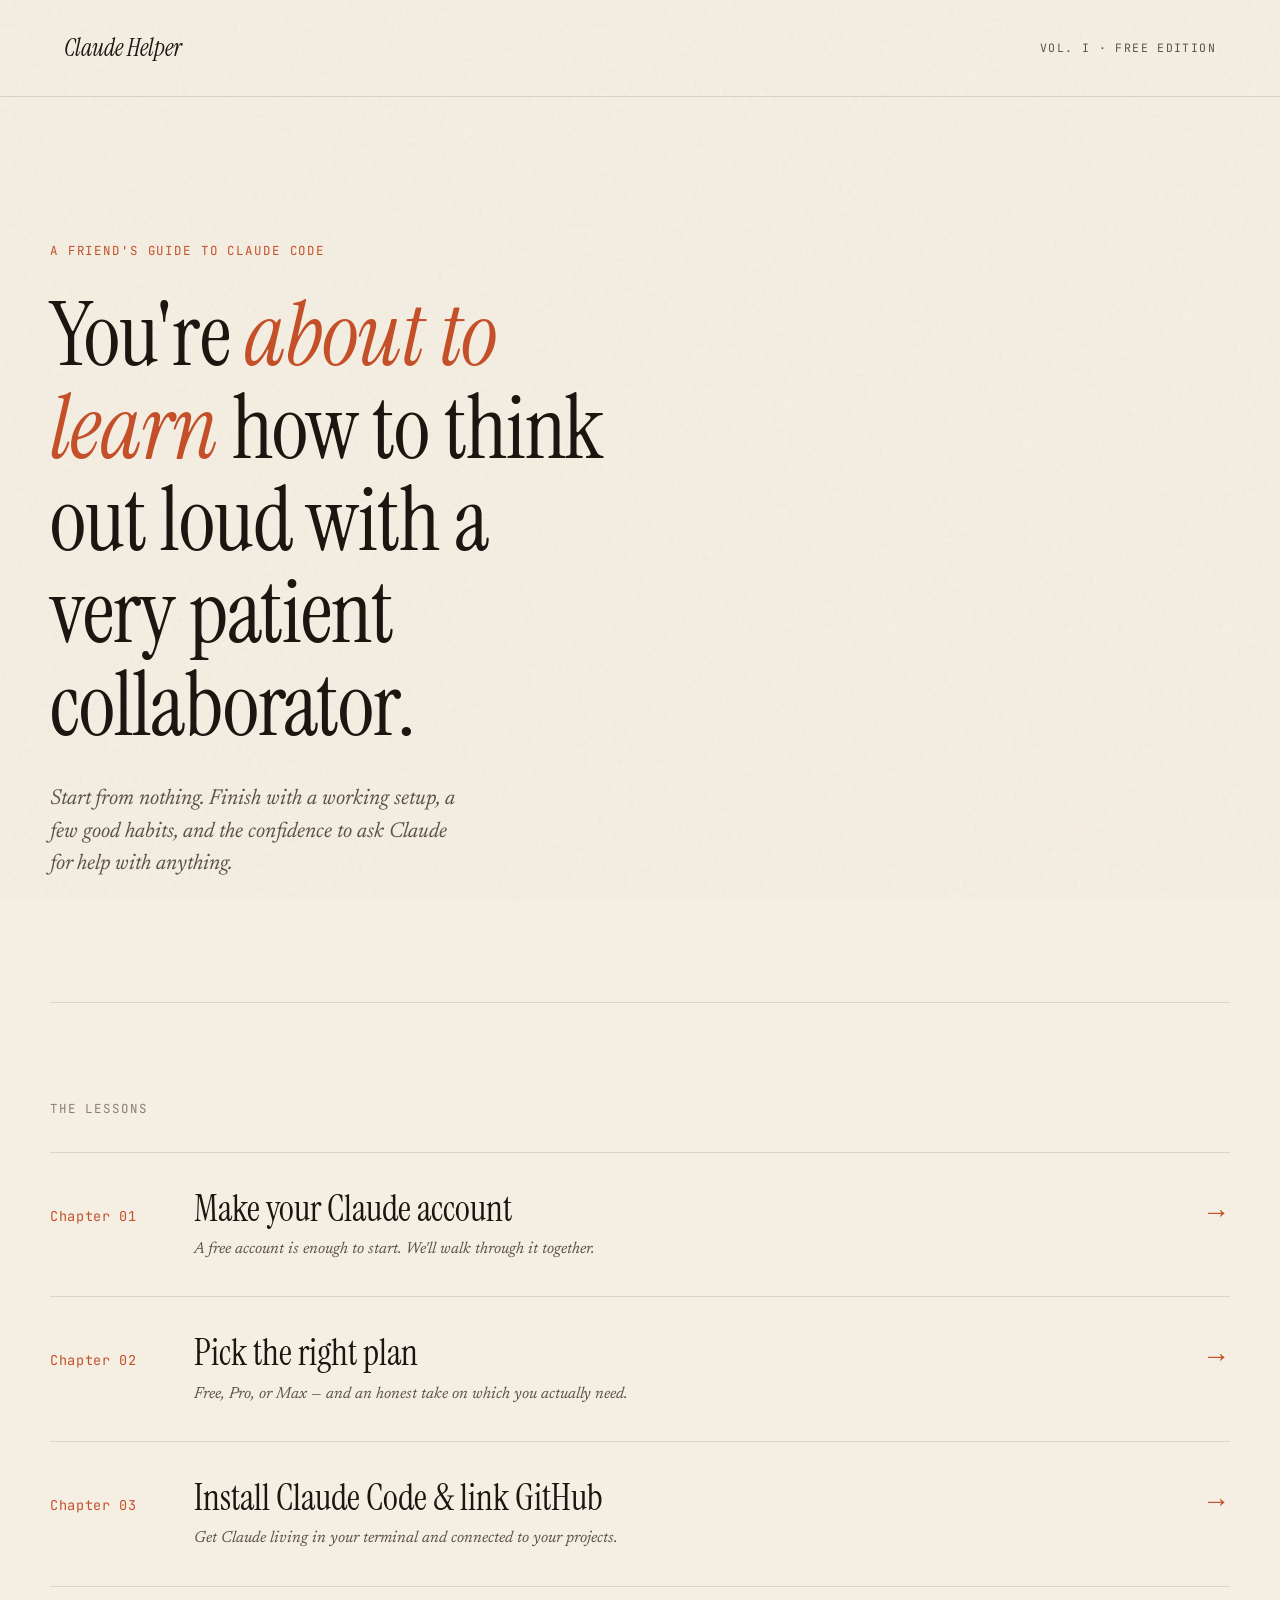
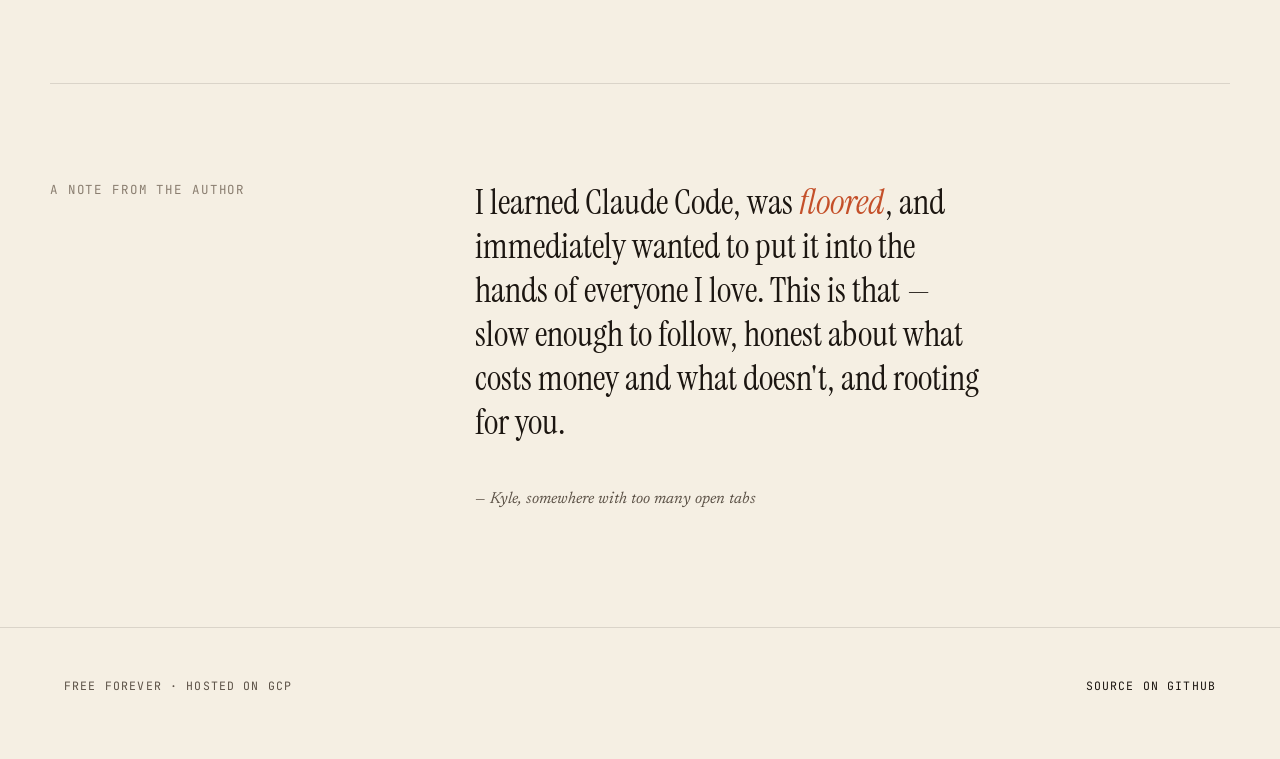
==== public/index.html @ e3119520 "Build MVP training site and deploy to Firebase Hosting Adds a 3-chapter beginner guide to Claude Cod" ====
<!DOCTYPE html>
<html lang="en">
<head>
  <meta charset="UTF-8">
  <meta name="viewport" content="width=device-width, initial-scale=1.0">
  <title>Claude Helper — a friend's guide to Claude Code</title>
  <meta name="description" content="A warm, free, beginner-friendly path from never-having-heard-of-Claude to building things with it. Made for friends, family, and anyone curious.">
  <meta name="theme-color" content="#F5EFE3">
  <link rel="preconnect" href="https://fonts.googleapis.com">
  <link rel="preconnect" href="https://fonts.gstatic.com" crossorigin>
  <link rel="stylesheet" href="styles.css">
</head>
<body>
  <header class="masthead">
    <div class="masthead-mark"><a href="/">Claude Helper</a></div>
    <div class="masthead-meta">Vol. I · Free Edition</div>
  </header>

  <section class="hero frame stagger">
    <div class="hero-eyebrow">A friend's guide to Claude Code</div>
    <h1>You're <em>about to learn</em> how to think out loud with a very patient collaborator.</h1>
    <p class="hero-sub">Start from nothing. Finish with a working setup, a few good habits, and the confidence to ask Claude for help with anything.</p>
  </section>

  <section class="chapters frame reveal">
    <div class="chapters-label">The Lessons</div>
    <ol class="chapter-list">
      <li>
        <a href="lessons/01-create-account.html" class="chapter-row">
          <div class="chapter-num">Chapter 01</div>
          <div>
            <div class="chapter-title">Make your Claude account</div>
            <span class="chapter-sub">A free account is enough to start. We'll walk through it together.</span>
          </div>
          <div class="chapter-arrow">→</div>
        </a>
      </li>
      <li>
        <a href="lessons/02-pick-subscription.html" class="chapter-row">
          <div class="chapter-num">Chapter 02</div>
          <div>
            <div class="chapter-title">Pick the right plan</div>
            <span class="chapter-sub">Free, Pro, or Max — and an honest take on which you actually need.</span>
          </div>
          <div class="chapter-arrow">→</div>
        </a>
      </li>
      <li>
        <a href="lessons/03-setup-claude-code.html" class="chapter-row">
          <div class="chapter-num">Chapter 03</div>
          <div>
            <div class="chapter-title">Install Claude Code &amp; link GitHub</div>
            <span class="chapter-sub">Get Claude living in your terminal and connected to your projects.</span>
          </div>
          <div class="chapter-arrow">→</div>
        </a>
      </li>
    </ol>
  </section>

  <section class="manifesto frame reveal">
    <div class="manifesto-grid">
      <div class="manifesto-label">A note from the author</div>
      <div>
        <p class="manifesto-text">I learned Claude Code, was <em>floored</em>, and immediately wanted to put it into the hands of everyone I love. This is that — slow enough to follow, honest about what costs money and what doesn't, and rooting for you.</p>
        <p class="manifesto-signature">— Kyle, somewhere with too many open tabs</p>
      </div>
    </div>
  </section>

  <footer class="colophon">
    <div>Free forever · Hosted on GCP</div>
    <div><a href="https://github.com/kylecurtin/claude-helper">Source on GitHub</a></div>
  </footer>

  <script src="script.js"></script>
</body>
</html>
---- public/styles.css ----
@import url('https://fonts.googleapis.com/css2?family=Instrument+Serif:ital@0;1&family=Newsreader:ital,opsz,wght@0,6..72,300..800;1,6..72,300..800&family=JetBrains+Mono:wght@400;500&display=swap');

:root {
  --paper: #F5EFE3;
  --paper-deep: #EBE3D2;
  --ink: #1C1611;
  --ink-soft: #5C5247;
  --ink-faint: #8A7E70;
  --terracotta: #C4502A;
  --terracotta-deep: #9A3D1F;
  --sage: #6B7A5A;
  --hairline: rgba(28, 22, 17, 0.12);
  --hairline-strong: rgba(28, 22, 17, 0.22);

  --font-display: 'Instrument Serif', Georgia, 'Times New Roman', serif;
  --font-body: 'Newsreader', Georgia, 'Times New Roman', serif;
  --font-mono: 'JetBrains Mono', ui-monospace, 'SF Mono', Menlo, monospace;

  --content-width: 680px;
  --wide-width: 1180px;
}

* { box-sizing: border-box; margin: 0; padding: 0; }

html { scroll-behavior: smooth; }

body {
  background: var(--paper);
  color: var(--ink);
  font-family: var(--font-body);
  font-size: 19px;
  line-height: 1.65;
  font-weight: 400;
  font-optical-sizing: auto;
  text-rendering: optimizeLegibility;
  -webkit-font-smoothing: antialiased;
  -moz-osx-font-smoothing: grayscale;
  position: relative;
  min-height: 100vh;
  overflow-x: hidden;
}

body::before {
  content: '';
  position: fixed; inset: 0;
  pointer-events: none;
  opacity: 0.07;
  z-index: 1;
  background-image: url("data:image/svg+xml;utf8,<svg viewBox='0 0 200 200' xmlns='http://www.w3.org/2000/svg'><filter id='n'><feTurbulence type='fractalNoise' baseFrequency='0.9' numOctaves='2' stitchTiles='stitch'/></filter><rect width='100%' height='100%' filter='url(%23n)'/></svg>");
  mix-blend-mode: multiply;
}

main, header, footer, nav, section, article { position: relative; z-index: 2; }

h1, h2, h3, h4 {
  font-family: var(--font-display);
  font-weight: 400;
  line-height: 1.05;
  letter-spacing: -0.01em;
  color: var(--ink);
}
h1 { font-size: clamp(3rem, 7vw, 5.5rem); }
h2 { font-size: clamp(1.75rem, 3.5vw, 2.4rem); }
h3 { font-size: clamp(1.3rem, 2.5vw, 1.6rem); }
em, i { font-style: italic; }

p { margin: 0 0 1.2em 0; }
.lesson-body p { max-width: 64ch; }
p.lead { font-size: 1.25rem; line-height: 1.55; color: var(--ink); }

a { color: var(--terracotta); text-decoration: none; border-bottom: 1px solid var(--terracotta); padding-bottom: 1px; transition: opacity 0.2s; }
a:hover { opacity: 0.65; }

.frame {
  max-width: var(--wide-width);
  margin: 0 auto;
  padding: 0 clamp(1.5rem, 5vw, 4rem);
}
.prose {
  max-width: var(--content-width);
  margin: 0 auto;
  padding: 0 clamp(1.5rem, 5vw, 2rem);
}

.masthead {
  display: flex; align-items: center; justify-content: space-between;
  padding: 1.75rem clamp(1.5rem, 5vw, 4rem);
  border-bottom: 1px solid var(--hairline);
}
.masthead-mark {
  font-family: var(--font-display);
  font-size: 1.5rem;
  font-style: italic;
  color: var(--ink);
}
.masthead-mark a { color: inherit; border: none; }
.masthead-mark a:hover { color: var(--terracotta); opacity: 1; }
.masthead-meta {
  font-family: var(--font-mono);
  font-size: 0.72rem;
  text-transform: uppercase;
  letter-spacing: 0.12em;
  color: var(--ink-soft);
}

.hero {
  padding: clamp(4rem, 12vw, 9rem) 0 clamp(3rem, 8vw, 6rem);
  border-bottom: 1px solid var(--hairline);
}
.hero-eyebrow {
  font-family: var(--font-mono);
  font-size: 0.78rem;
  text-transform: uppercase;
  letter-spacing: 0.15em;
  color: var(--terracotta);
  margin-bottom: 1.75rem;
}
.hero h1 {
  margin-bottom: 1.5rem;
  max-width: 14ch;
}
.hero h1 em { color: var(--terracotta); font-style: italic; }
.hero-sub {
  font-size: 1.35rem;
  line-height: 1.5;
  color: var(--ink-soft);
  max-width: 34ch;
  margin-top: 2rem;
  font-style: italic;
}

.chapters {
  padding: clamp(3rem, 8vw, 6rem) 0;
}
.chapters-label {
  font-family: var(--font-mono);
  font-size: 0.78rem;
  text-transform: uppercase;
  letter-spacing: 0.15em;
  color: var(--ink-faint);
  margin-bottom: 2rem;
}
.chapter-list { list-style: none; }
.chapter-row {
  display: grid;
  grid-template-columns: 7rem 1fr 3rem;
  gap: 2rem;
  align-items: baseline;
  padding: 2.25rem 0;
  border-top: 1px solid var(--hairline);
  transition: background 0.25s ease;
  color: inherit;
  border-bottom: none;
}
.chapter-list li:last-child .chapter-row { border-bottom: 1px solid var(--hairline); }
.chapter-row:hover { background: var(--paper-deep); padding-left: 1rem; padding-right: 1rem; margin-left: -1rem; margin-right: -1rem; }
.chapter-row { transition: background 0.25s ease, padding 0.25s ease, margin 0.25s ease; }
.chapter-num {
  font-family: var(--font-mono);
  font-size: 0.85rem;
  color: var(--terracotta);
  letter-spacing: 0.05em;
}
.chapter-title {
  font-family: var(--font-display);
  font-size: clamp(1.5rem, 3vw, 2.25rem);
  line-height: 1.1;
}
.chapter-sub {
  display: block;
  font-family: var(--font-body);
  font-size: 1rem;
  font-style: italic;
  color: var(--ink-soft);
  margin-top: 0.6rem;
  line-height: 1.4;
}
.chapter-arrow {
  font-family: var(--font-display);
  font-size: 1.75rem;
  color: var(--terracotta);
  transition: transform 0.3s ease;
  justify-self: end;
}
.chapter-row:hover .chapter-arrow { transform: translateX(6px); }

.lesson {
  padding: clamp(3rem, 8vw, 5.5rem) 0 clamp(4rem, 10vw, 7rem);
}
.lesson-header {
  margin-bottom: 3.5rem;
  padding-bottom: 2.5rem;
  border-bottom: 1px solid var(--hairline);
}
.lesson-stamp {
  display: inline-block;
  font-family: var(--font-mono);
  font-size: 0.7rem;
  text-transform: uppercase;
  letter-spacing: 0.18em;
  color: var(--terracotta);
  border: 1px solid var(--terracotta);
  padding: 0.45rem 0.9rem;
  transform: rotate(-1.5deg);
  margin-bottom: 2rem;
}
.lesson-title {
  font-size: clamp(2.5rem, 6vw, 4.25rem);
  line-height: 1;
  margin-bottom: 1.5rem;
}
.lesson-title em { color: var(--terracotta); font-style: italic; }
.lesson-meta {
  font-family: var(--font-mono);
  font-size: 0.72rem;
  text-transform: uppercase;
  letter-spacing: 0.12em;
  color: var(--ink-soft);
  display: flex; gap: 1.5rem; flex-wrap: wrap;
  margin-top: 1.5rem;
}

.lesson-body h2 {
  margin-top: 3rem;
  margin-bottom: 1rem;
}
.lesson-body h2::before {
  content: '§ ';
  color: var(--terracotta);
  font-style: italic;
}
.lesson-body h3 {
  margin-top: 2rem;
  margin-bottom: 0.75rem;
}

.lesson-body > p.intro::first-letter {
  font-family: var(--font-display);
  font-size: 4.5rem;
  float: left;
  line-height: 0.85;
  margin: 0.2rem 0.55rem 0 0;
  color: var(--terracotta);
}

.lesson-body ol, .lesson-body ul {
  padding-left: 1.5rem;
  margin-bottom: 1.2em;
  max-width: 64ch;
}
.lesson-body li { margin-bottom: 0.5em; }
.lesson-body ol { list-style: decimal; }
.lesson-body ol li::marker { color: var(--terracotta); font-family: var(--font-mono); font-size: 0.85em; }

code {
  font-family: var(--font-mono);
  font-size: 0.85em;
  background: var(--paper-deep);
  padding: 0.15em 0.4em;
  border-radius: 2px;
  color: var(--ink);
  border: 1px solid var(--hairline);
}
pre {
  font-family: var(--font-mono);
  font-size: 0.85rem;
  background: var(--ink);
  color: var(--paper);
  padding: 1.25rem 1.5rem;
  margin: 1.5rem 0;
  overflow-x: auto;
  line-height: 1.55;
  border-radius: 2px;
  max-width: 64ch;
}
pre code { background: none; padding: 0; color: inherit; border: none; font-size: inherit; }

.aside {
  border-left: 2px solid var(--terracotta);
  padding: 0.5rem 0 0.5rem 1.5rem;
  margin: 2rem 0;
  font-style: italic;
  color: var(--ink-soft);
  font-size: 1.05rem;
  max-width: 60ch;
}
.aside strong { font-style: normal; color: var(--ink); font-weight: 500; }
.aside em { font-style: italic; color: var(--ink); }

.note {
  background: var(--paper-deep);
  border: 1px solid var(--hairline-strong);
  padding: 1.25rem 1.5rem;
  margin: 2rem 0;
  font-size: 0.98rem;
  max-width: 60ch;
}
.note-label {
  font-family: var(--font-mono);
  font-size: 0.7rem;
  text-transform: uppercase;
  letter-spacing: 0.15em;
  color: var(--terracotta);
  display: block;
  margin-bottom: 0.5rem;
}

.lesson-nav {
  margin-top: 5rem;
  padding-top: 2rem;
  border-top: 1px solid var(--hairline);
  display: flex;
  justify-content: space-between;
  gap: 1.5rem;
  font-family: var(--font-body);
  font-size: 1rem;
}
.lesson-nav a {
  color: var(--ink); border: none;
  display: block;
  font-style: italic;
}
.lesson-nav a:hover { color: var(--terracotta); opacity: 1; }
.lesson-nav span {
  display: block;
  text-transform: uppercase;
  letter-spacing: 0.12em;
  font-size: 0.68rem;
  color: var(--ink-faint);
  margin-bottom: 0.35rem;
  font-style: normal;
  font-family: var(--font-mono);
}
.lesson-nav .next { text-align: right; }

.manifesto {
  padding: clamp(3rem, 8vw, 6rem) 0;
  border-top: 1px solid var(--hairline);
}
.manifesto-grid {
  display: grid;
  grid-template-columns: 1fr 2fr;
  gap: 3rem;
  align-items: start;
}
@media (max-width: 720px) {
  .manifesto-grid { grid-template-columns: 1fr; gap: 1.25rem; }
}
.manifesto-label {
  font-family: var(--font-mono);
  font-size: 0.78rem;
  text-transform: uppercase;
  letter-spacing: 0.15em;
  color: var(--ink-faint);
}
.manifesto-text {
  font-family: var(--font-display);
  font-size: clamp(1.5rem, 2.8vw, 2.2rem);
  line-height: 1.25;
  color: var(--ink);
  max-width: 32ch;
}
.manifesto-text em { color: var(--terracotta); }
.manifesto-signature {
  margin-top: 2rem;
  font-style: italic;
  color: var(--ink-soft);
  font-size: 1rem;
}

.colophon {
  padding: 3rem clamp(1.5rem, 5vw, 4rem) 4rem;
  display: flex;
  justify-content: space-between;
  align-items: baseline;
  flex-wrap: wrap;
  gap: 1rem;
  font-family: var(--font-mono);
  font-size: 0.72rem;
  text-transform: uppercase;
  letter-spacing: 0.1em;
  color: var(--ink-soft);
  border-top: 1px solid var(--hairline);
}
.colophon a { color: var(--ink); border: none; }
.colophon a:hover { color: var(--terracotta); opacity: 1; }

.reveal {
  opacity: 0;
  transform: translateY(14px);
  transition: opacity 0.9s ease, transform 0.9s ease;
}
.reveal.in {
  opacity: 1;
  transform: translateY(0);
}

.stagger > * { opacity: 0; animation: rise 0.95s cubic-bezier(0.16, 1, 0.3, 1) forwards; }
.stagger > *:nth-child(1) { animation-delay: 0.05s; }
.stagger > *:nth-child(2) { animation-delay: 0.2s; }
.stagger > *:nth-child(3) { animation-delay: 0.4s; }
.stagger > *:nth-child(4) { animation-delay: 0.6s; }
@keyframes rise {
  from { opacity: 0; transform: translateY(22px); }
  to { opacity: 1; transform: translateY(0); }
}

@media (max-width: 640px) {
  body { font-size: 17px; }
  .chapter-row { grid-template-columns: 4.5rem 1fr; gap: 1rem; padding: 1.75rem 0; }
  .chapter-arrow { display: none; }
  .lesson-meta { flex-direction: column; gap: 0.5rem; }
  .lesson-body > p.intro::first-letter { font-size: 3.5rem; }
  .lesson-nav { flex-direction: column; }
  .lesson-nav .next { text-align: left; }
}
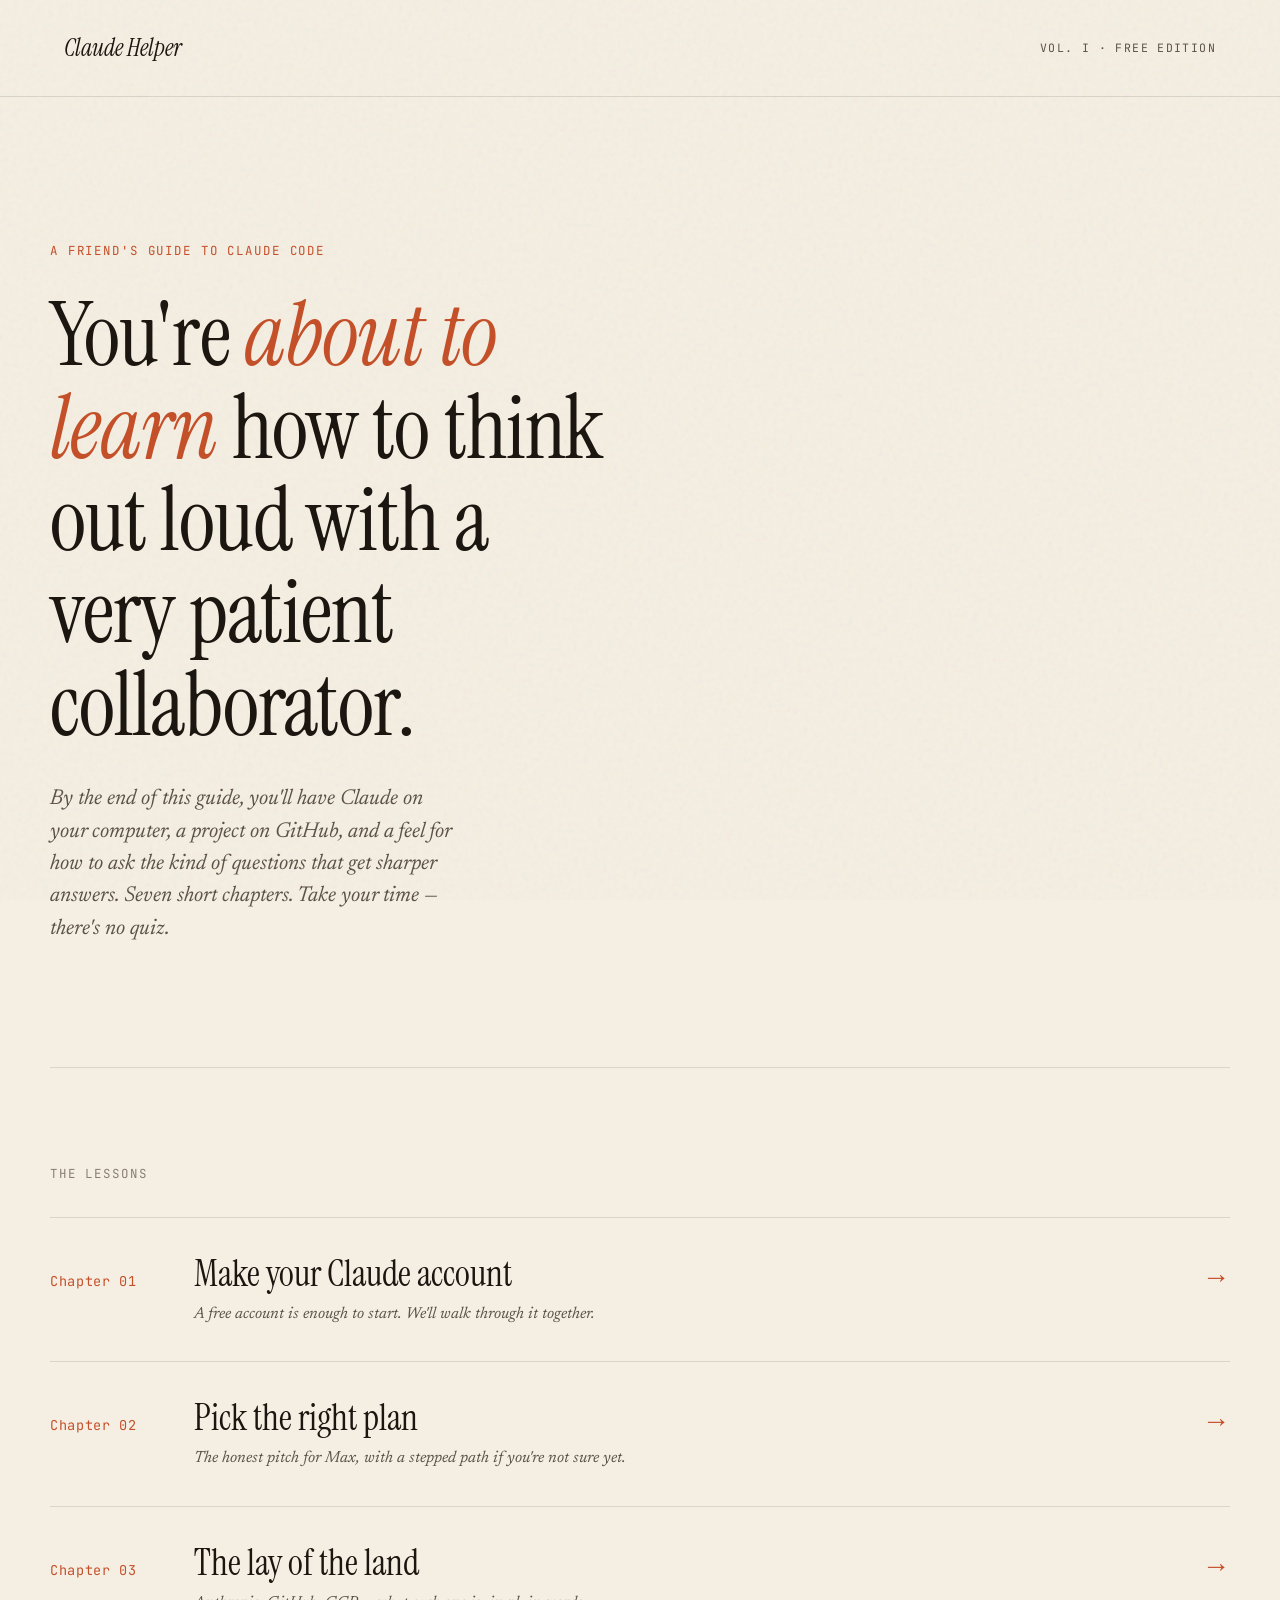
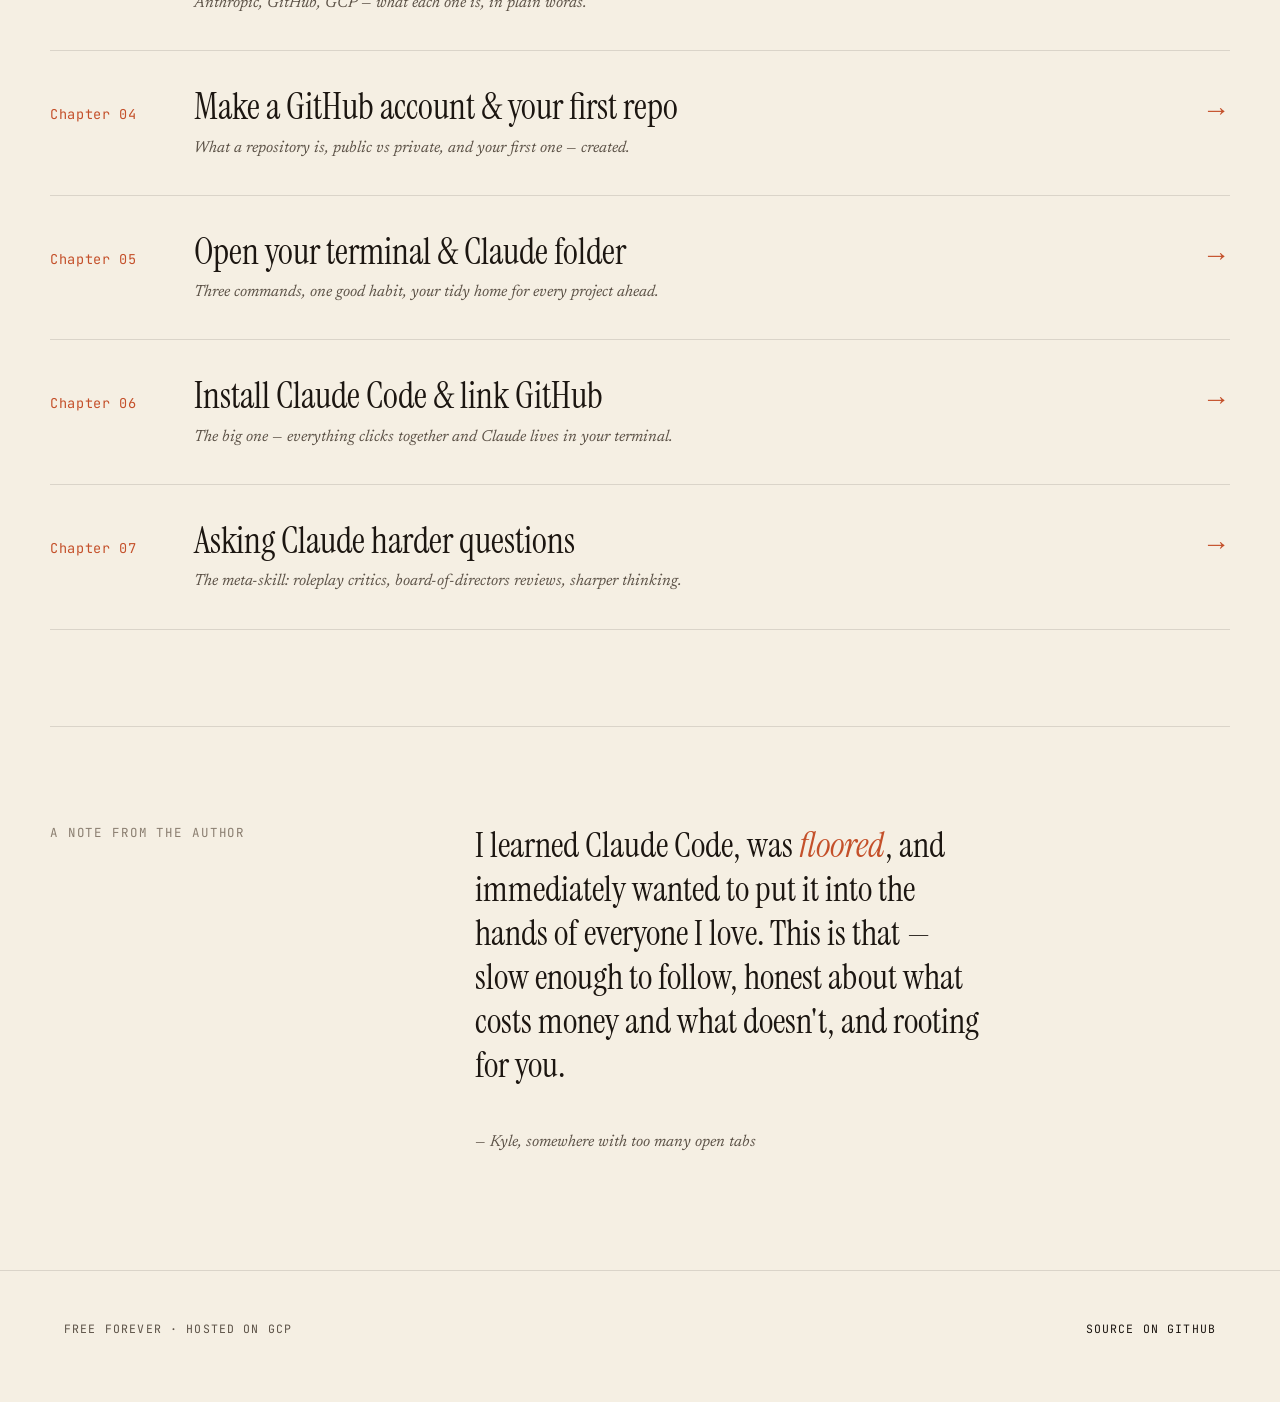
==== commit 35360ce0: "Expand guide from 3 to 7 chapters after board-of-directors review Adds The Lay of the Land (Ch 03), " ====
--- a/public/index.html
+++ b/public/index.html
@@ -4,7 +4,7 @@
   <meta charset="UTF-8">
   <meta name="viewport" content="width=device-width, initial-scale=1.0">
   <title>Claude Helper — a friend's guide to Claude Code</title>
-  <meta name="description" content="A warm, free, beginner-friendly path from never-having-heard-of-Claude to building things with it. Made for friends, family, and anyone curious.">
+  <meta name="description" content="A warm, free, beginner-friendly path from never-having-heard-of-Claude to building things with it. Seven short chapters. Made for friends, family, and anyone curious.">
   <meta name="theme-color" content="#F5EFE3">
   <link rel="preconnect" href="https://fonts.googleapis.com">
   <link rel="preconnect" href="https://fonts.gstatic.com" crossorigin>
@@ -19,7 +19,7 @@
   <section class="hero frame stagger">
     <div class="hero-eyebrow">A friend's guide to Claude Code</div>
     <h1>You're <em>about to learn</em> how to think out loud with a very patient collaborator.</h1>
-    <p class="hero-sub">Start from nothing. Finish with a working setup, a few good habits, and the confidence to ask Claude for help with anything.</p>
+    <p class="hero-sub">By the end of this guide, you'll have Claude on your computer, a project on GitHub, and a feel for how to ask the kind of questions that get sharper answers. Seven short chapters. Take your time — there's no quiz.</p>
   </section>
 
   <section class="chapters frame reveal">
@@ -40,17 +40,57 @@
           <div class="chapter-num">Chapter 02</div>
           <div>
             <div class="chapter-title">Pick the right plan</div>
-            <span class="chapter-sub">Free, Pro, or Max — and an honest take on which you actually need.</span>
+            <span class="chapter-sub">The honest pitch for Max, with a stepped path if you're not sure yet.</span>
           </div>
           <div class="chapter-arrow">→</div>
         </a>
       </li>
       <li>
-        <a href="lessons/03-setup-claude-code.html" class="chapter-row">
+        <a href="lessons/03-lay-of-the-land.html" class="chapter-row">
           <div class="chapter-num">Chapter 03</div>
           <div>
+            <div class="chapter-title">The lay of the land</div>
+            <span class="chapter-sub">Anthropic, GitHub, GCP — what each one is, in plain words.</span>
+          </div>
+          <div class="chapter-arrow">→</div>
+        </a>
+      </li>
+      <li>
+        <a href="lessons/04-github-and-first-repo.html" class="chapter-row">
+          <div class="chapter-num">Chapter 04</div>
+          <div>
+            <div class="chapter-title">Make a GitHub account &amp; your first repo</div>
+            <span class="chapter-sub">What a repository is, public vs private, and your first one — created.</span>
+          </div>
+          <div class="chapter-arrow">→</div>
+        </a>
+      </li>
+      <li>
+        <a href="lessons/05-terminal-and-folders.html" class="chapter-row">
+          <div class="chapter-num">Chapter 05</div>
+          <div>
+            <div class="chapter-title">Open your terminal &amp; Claude folder</div>
+            <span class="chapter-sub">Three commands, one good habit, your tidy home for every project ahead.</span>
+          </div>
+          <div class="chapter-arrow">→</div>
+        </a>
+      </li>
+      <li>
+        <a href="lessons/06-install-claude-code.html" class="chapter-row">
+          <div class="chapter-num">Chapter 06</div>
+          <div>
             <div class="chapter-title">Install Claude Code &amp; link GitHub</div>
-            <span class="chapter-sub">Get Claude living in your terminal and connected to your projects.</span>
+            <span class="chapter-sub">The big one — everything clicks together and Claude lives in your terminal.</span>
+          </div>
+          <div class="chapter-arrow">→</div>
+        </a>
+      </li>
+      <li>
+        <a href="lessons/07-asking-harder-questions.html" class="chapter-row">
+          <div class="chapter-num">Chapter 07</div>
+          <div>
+            <div class="chapter-title">Asking Claude harder questions</div>
+            <span class="chapter-sub">The meta-skill: roleplay critics, board-of-directors reviews, sharper thinking.</span>
           </div>
           <div class="chapter-arrow">→</div>
         </a>
